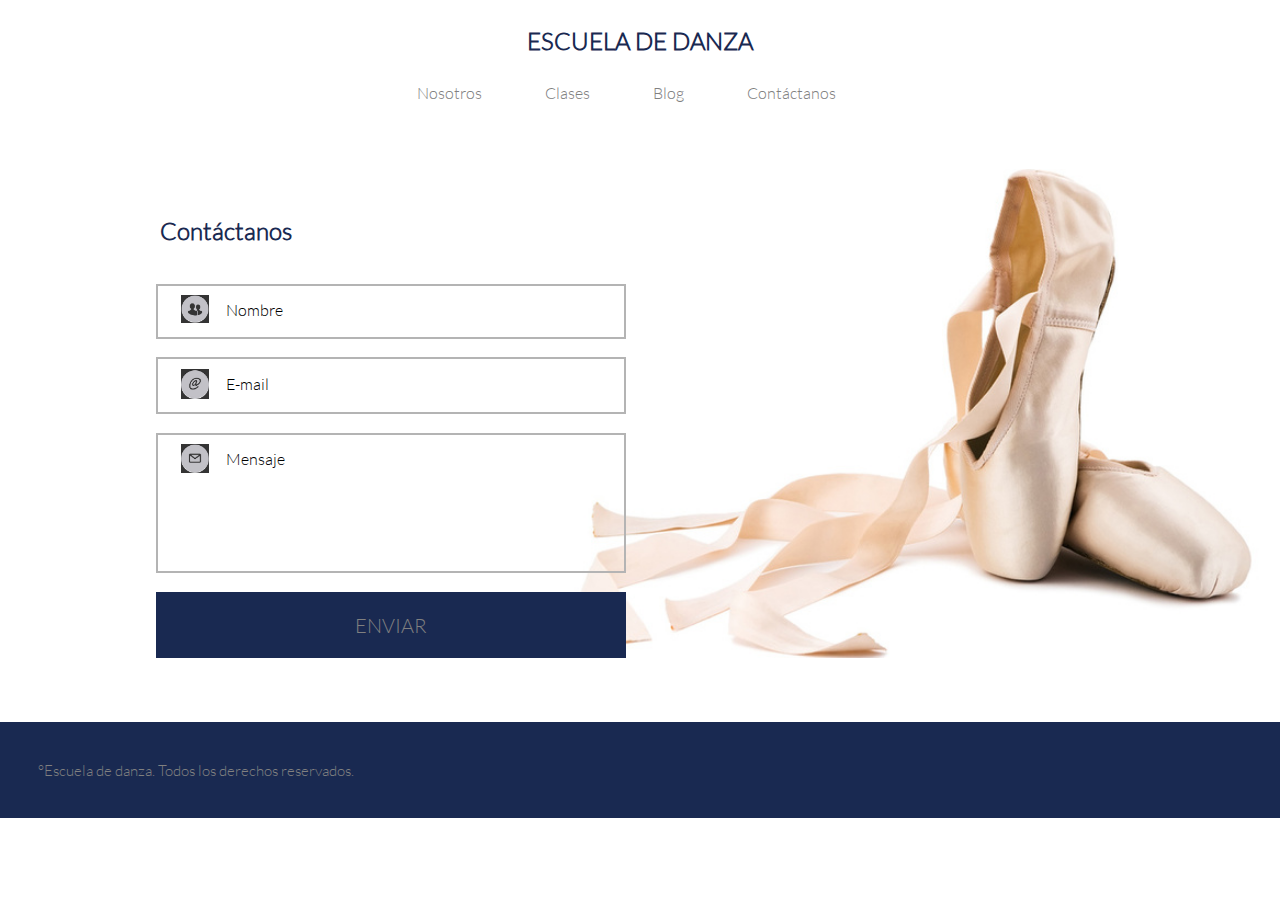
==== index.html @ 970613dd "simple" ====
<!DOCTYPE html>
<html>
<head>
	<meta charset="UTF-8">
	<title>Escuela de Danza</title>
	<link rel='stylesheet' type='text/css' href='http://fonts.googleapis.com/css?family=Montserrat:400,700'>
	<link rel="stylesheet" type="text/css" href="css/grid-system.css">
	<link rel="stylesheet" type="text/css" href="css/utilities.css">
	<link rel="stylesheet" type="text/css" href="css/common.css">
	<link rel="stylesheet" type="text/css" href="css/main.css">
</head>
<body>
	<header>
		<h2 class="h2h text-blue">ESCUELA DE DANZA</h2>
   	<div class="container">
    		<div class="row">
    			<div class="col-12">
    				<nav class="nav header">
  						<ul>
  							<li><a href="#">Nosotros</a></li>
  							<li><a href="#">Clases</a></li>
  							<li><a href="#">Blog</a></li>
  							<li><a href="#">Contáctanos</a></li>
  						</ul>
					</nav>  	
				</div>  	
			</div>
		</div>
  </header>
	<!--...................**..................FOOTER................**..................-->
<footer class="bg-zap">	
 	<div class="container">	
		<h2 class="h2foo text-blue pt-5 ">Contáctanos</h2>	
				
			<!-- </div> -->
			<div class="row">
				<div class="col-6 caja">
					<div class="col-2">
						<img id="imgfoo" src="img/contacto/name.png" alt="Name">
					</div>
					<div class="col-4">
						<p id="cont">Nombre</p>
					</div>
				</div>
			</div>
			<div class="row">
				<div class="col-6 caja">
					<div class=" col-2">		
						<img id="imgfoo" src="img/contacto/mail.png" alt="E-mail">
					</div>
					<div class="col-4">	
						<p id="cont">E-mail</p>
					</div>
				</div>		
			</div>
			<div class="row">
				<div class="col-6 caja pb-10">
					<div class=" col-2">		
						<img id="imgfoo" src="img/contacto/mensaje.png" alt="Mensaje">
					</div>
					<div class="col-4">	
						<p id="cont">Mensaje</p>
					</div>				
				</div>
			</div>
			<div class="row">
				<div class="col-6 cblue">
					<p>ENVIAR</p>
				</div>
			</div>
	</div>	<!--Fin de container-->	

	<p class="foo col-12 pfoo"> °Escuela de danza. Todos los derechos reservados. </p> 

</footer>
</body>
</html>
---- css/grid-system.css ----
/* GLOBAL */
* {
  box-sizing: border-box;
  margin: 0;
  padding: 0;
 }

.text-center {
	text-align: center;
}

.text-right {
	text-align: right;
}

/* Grid system */

.container {
	width: 968px;
	padding-left: 14px; 
	padding-right: 14px;
	margin: 0px auto;
	position: relative;
}

.container-fluid {
	width: 100%;
}

.row {
	width: 100%;
	margin-left: -14px;
	margin-right: -14px;
}

.row:before, .row:after{
  content: " ";
  display: table;
}

.row:after {
  clear: both;
}

[class*="col-"] {
	min-height: 7px;
	padding: 0 14px;
	float: left;
}

.col-1 {
	/* (1 / 12) x 100 */
	width: 8.333333%;
} 

.col-2 {
	/* (2 / 12) x 100 */
	width: 16.666667%;
} 

.col-3 {
	/* (3 / 12) x 100 */
	width: 25%;
} 

.col-4 {
	/* (4 / 12) x 100 */
	width: 33.333333%;
}

.col-5 {
	/* (5 / 12) x 100 */
	width: 41.666667%;
}

.col-6 {
	/* (6 / 12) x 100 */
	width: 50%;
} 

.col-7 {
	/* (7 / 12) x 100 */
	width: 58.333333%;
}

.col-8 {
	/* (8 / 12) x 100 */
	width: 66.666667%;
}

.col-9 {
	/* (9 / 12) x 100 */
	width: 75%;
}

.col-10 {
	/* (10 / 12) x 100 */
	width: 83.333333%;
}

.col-11 {
	/* (11 / 12) x 100 */
	width: 91.666667%;
}

.col-12 {
	/* (12 / 12) x 100 */
	width: 100%;
}
---- css/utilities.css ----
/*Global*/
*{
	font-family: "Latolight";
}

@font-face{
	font-family: LatoHeavy;
	src: url(../fonts/LatoHeavy.ttf);
}
@font-face{
	font-family:Latolight ;
	src: url(../fonts/Latolight.ttf);
}
@font-face{
	font-family: DolceVita;
	src: url(../fonts/DolceVita.ttf);
}
@font-face{
	font-family: Neoteric-Bold;
	src: url(../fonts/Neoteric-Bold.ttf);
}

/* Shortcuts */

.pd-0{
	padding: 0;
}
.pt-5{
	padding-top: 5%;
}
.pb-5{
	padding-bottom: 5%;
}
.mg-0{
	margin: 0;
}
.w-100{
	width: 100%;
}
.lh{
	line-height: 1.5;
}
.text-center{
	text-align: center;
}
.text-left{
	text-align: left;
}
.text-white{
	color: white;
}
.text-gray{
	color: rgb(83, 88, 95);
}
.text-blue{
 color: #192951;
}
.a-none-decoration{
	text-decoration: none;
}
.bg-gray{
	background-color: rgb(244, 244, 244);
}
.bg-img-block{
	background-size: cover;
	background-repeat: no-repeat;
	background-position: center;
}
---- css/common.css ----
/*.................PROPIEDADES DEL MENU SUPERIOR................*/
nav ul{
list-style-type: none;
padding-top: 15px;
white-space: nowrap;
text-align: center;
padding-bottom: 20px;
margin-bottom: 20px;
}
nav li {
position: relative;
display: inline;
padding: 0;
text-align: center;
}
nav a {
text-decoration: none;
padding: 10px 30px 10px 30px;
color:gray;
font-family:Latolight;
}
nav li:hover a{
background: #3B4E8D;
}
nav a:hover {
color:white;
}

.h2h{
	font-family: Latolight;
	text-align:center;
	margin-top: 2%;
	margin-bottom: 1%;
}

/*****************FOOTER************************/
.bg-zap{		/*Zapato de danza*/
	background-image: url("../img/shoes_1.jpg");
	background-repeat: no-repeat;
	background-position: right;
	background-size: 60%;
	margin-top: 2%;
}

.foo {		/*Datos finales del footer*/
background: #192951;
padding-bottom: 30px;
}
.pfoo {		/*Datos finales del footer*/
color: gray;
font-size: 15px;
text-align: left;
margin-top: 5%;
padding: 3%;
}
/*................CONTACTO.................*/

.h2foo{		/*Posición de Palabra Contacto*/
	margin-left: -10px; 
	padding-bottom: 2%;
}
#cont{		/*Contenido dentro de cajas*/
	font-family:Latolight;
	margin-left: -30px;
	margin-top: 5px;
}
.caja{		/*Propiedad de la caja*/
	border: 2px solid #B4B4B4;
	padding: 1%;
	margin-top: 2%;
}
#imgfoo{	/*¨Propiedades de las imagenes*/
	width: 60%;
	padding: 0%;
}
.pb-10{
	padding-bottom: 10%;
}
.cblue{
	border: 2px solid #192951 ;
	padding: 2% 2%;
	margin-top: 2%;
	background-color: #192951;
	font-family: Neoteric-Bold;
	text-align: center;
	color: gray;
	font-size: 20px;
}
---- css/main.css ----
/* Inserta tu codigo aqui */
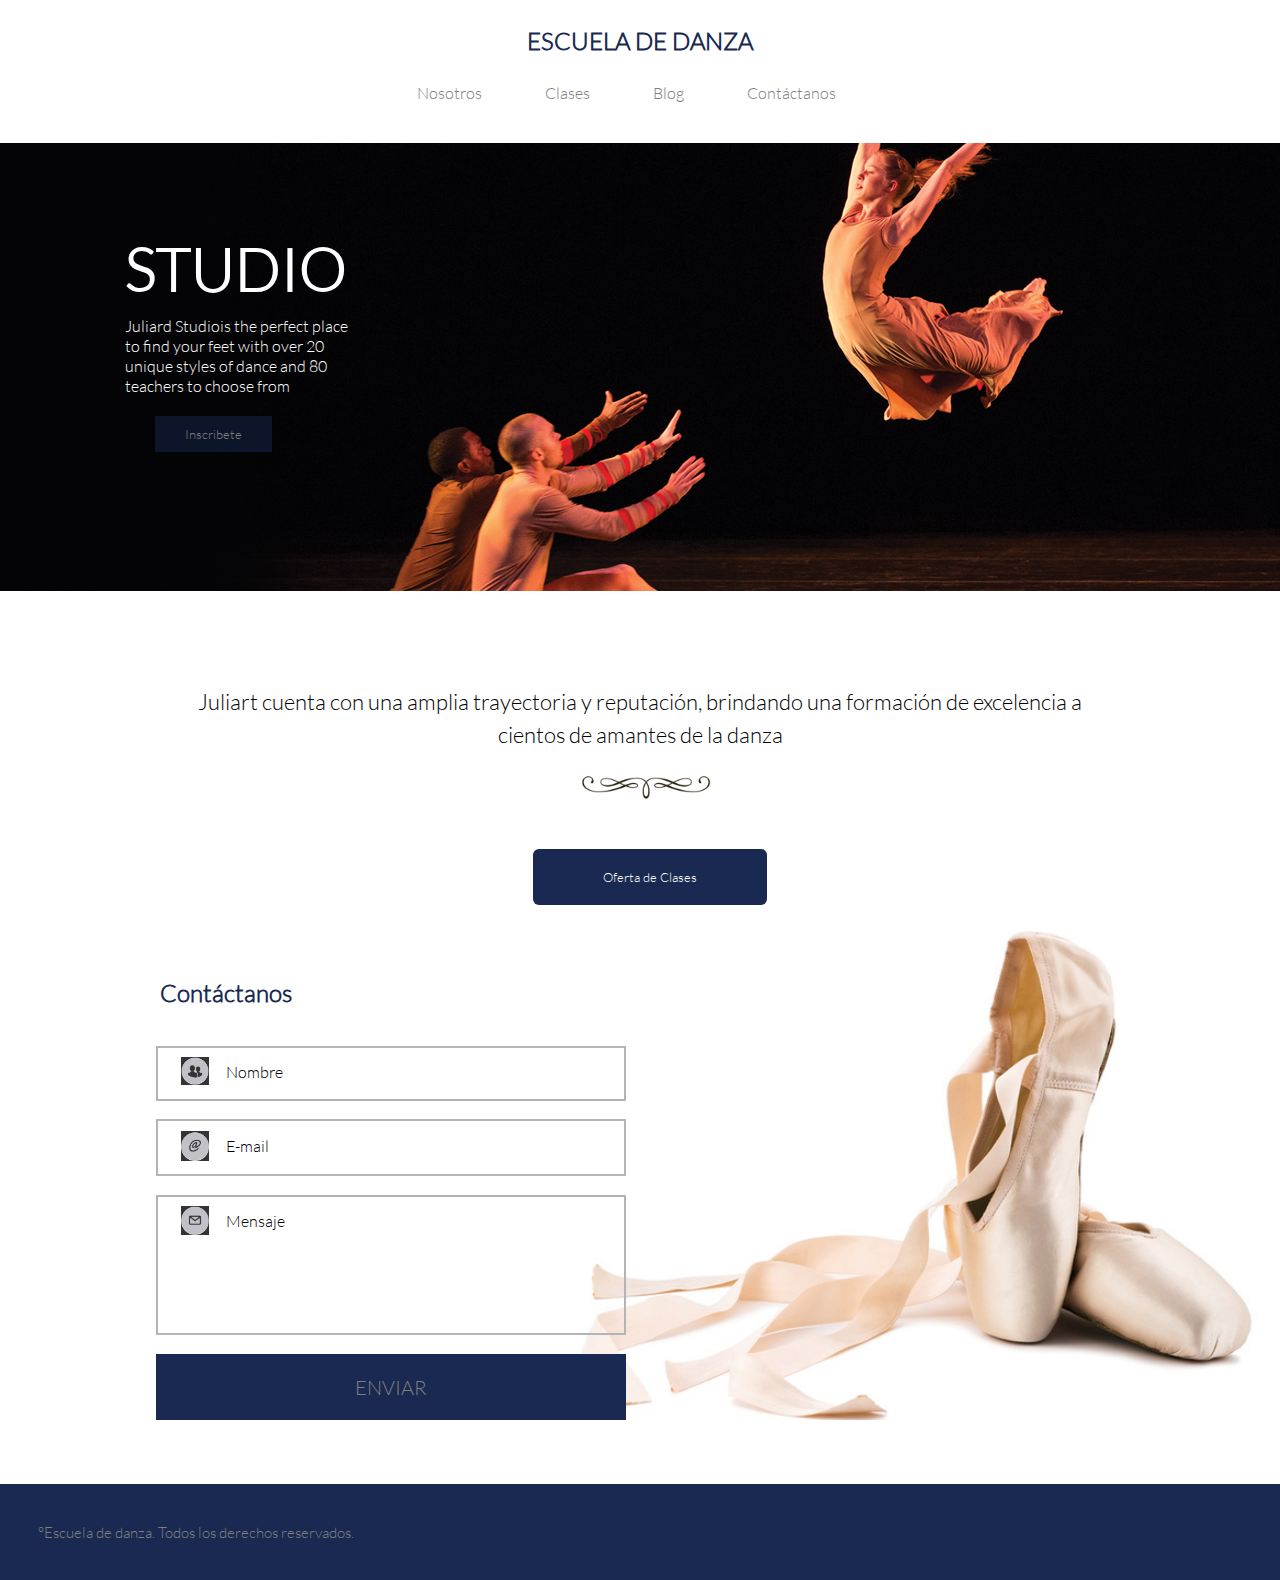
==== commit 66b883cf: "parte3" ====
--- a/index.html
+++ b/index.html
@@ -17,22 +17,36 @@
     			<div class="col-12">
     				<nav class="nav header">
   						<ul>
-  							<li><a href="#">Nosotros</a></li>
-  							<li><a href="#">Clases</a></li>
-  							<li><a href="#">Blog</a></li>
-  							<li><a href="#">Contáctanos</a></li>
+  							<li><a href="nosotros.html">Nosotros</a></li>
+  							<li><a href="clases.html">Clases</a></li>
+  							<li><a href="blog.html">Blog</a></li>
+  							<li><a href="#contacto">Contáctanos</a></li>
   						</ul>
 					</nav>  	
 				</div>  	
 			</div>
 		</div>
   </header>
+
+	<section>
+		<div class="container-fluid inbg-1">
+			<div class="stu">
+				<p class="text-white pb-5 fts"><b>STUDIO</b></p>
+				<p class="text-white">Juliard Studiois the perfect place to find your feet with over 20 unique styles of dance and 80 teachers to choose from</p>
+				<input type="button" class="button1" value="Inscribete">
+			</div>
+		</div>
+		<div class="container-fluid inbg-2">
+			<div class="container">
+				<p class="fts2 text-center lh pt-10">Juliart cuenta con una amplia trayectoria y reputación, brindando una formación de excelencia a cientos de amantes de la danza</p>
+				<img class="deco" src="img/decoration_1.png" alt="Decoración">
+				<a href="clases.html"><input type="button" class="button2" value="Oferta de Clases"></a>
+		</div>
+	</section>
 	<!--...................**..................FOOTER................**..................-->
-<footer class="bg-zap">	
+<footer class="bg-zap" id="contacto">	
  	<div class="container">	
 		<h2 class="h2foo text-blue pt-5 ">Contáctanos</h2>	
-				
-			<!-- </div> -->
 			<div class="row">
 				<div class="col-6 caja">
 					<div class="col-2">
@@ -69,9 +83,7 @@
 				</div>
 			</div>
 	</div>	<!--Fin de container-->	
-
 	<p class="foo col-12 pfoo"> °Escuela de danza. Todos los derechos reservados. </p> 
-
 </footer>
 </body>
 </html>--- a/css/utilities.css
+++ b/css/utilities.css
@@ -8,7 +8,7 @@
 	src: url(../fonts/LatoHeavy.ttf);
 }
 @font-face{
-	font-family:Latolight ;
+	font-family:Latolight;
 	src: url(../fonts/Latolight.ttf);
 }
 @font-face{
@@ -28,8 +28,14 @@
 .pt-5{
 	padding-top: 5%;
 }
+.pt-10{
+	padding-top: 10%;
+}
 .pb-5{
 	padding-bottom: 5%;
+}
+.pb-10{
+	padding-bottom: 10%;
 }
 .mg-0{
 	margin: 0;
--- a/css/main.css
+++ b/css/main.css
@@ -1 +1,47 @@
-/* Inserta tu codigo aqui */+.inbg-1{		/*Primer imagen de studio*/
+background-image: url("../img/dance_8.jpg");	
+background-repeat: no-repeat;
+padding-top: 35%;
+background-position: 0 -90px;
+}
+.stu{ 	/*Propiedades sobre la imagen*/
+padding: 35px 30px;
+text-align: left;
+font-family: DolceVita;
+width: 23%;
+margin-top:-395px;
+margin-left: 95px;
+}
+.fts{	/*Tamaño de studio*/
+font-size: 60px;
+}
+
+.fts2 {
+font-family:Latolight;
+font-size: 22px;
+}
+.button1 {		/*Boton de Inscribete*/
+background-color: #0D152A;
+border: none;
+color: gray;
+padding: 10px 30px;
+text-align: center;
+margin: 20px 30px;
+cursor: pointer;
+}
+.deco{		/*Decoracion debajo de texto*/
+width: 15%;
+margin-left:43%;
+margin-top: -35px;
+margin-bottom: 25px;
+}
+.button2 {		/*Boton de oferta de clases*/
+background-color: #192951;
+color: white;
+border: none;
+padding: 20px 70px;
+text-align: center;
+margin-left: -185px;
+cursor: pointer;
+border-radius: 6px;
+}